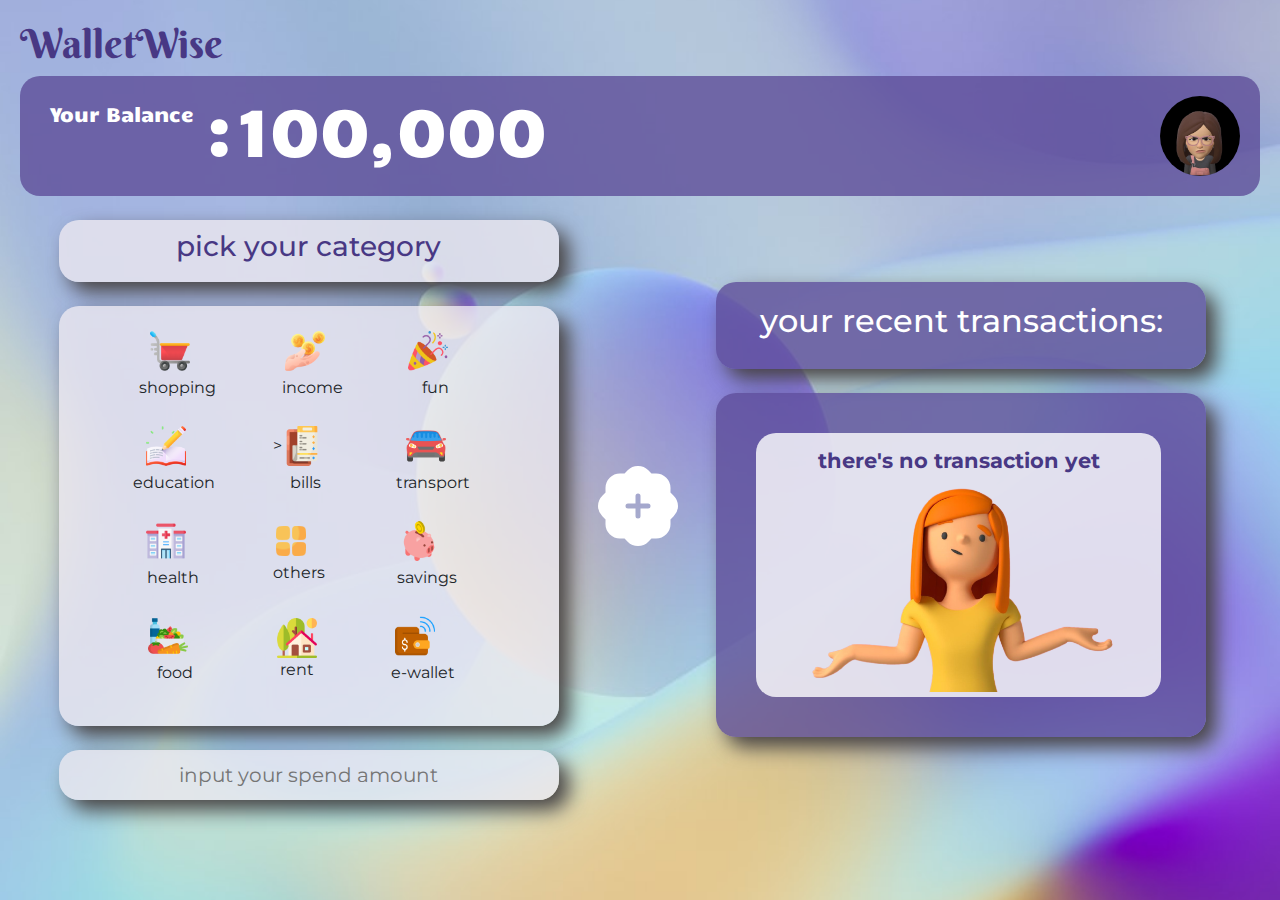
==== home.html @ 3d121e00 "add new category and feature is working normal" ====
<!DOCTYPE html>
<html lang="en">
<head>
    <meta charset="UTF-8">
    <meta http-equiv="X-UA-Compatible" content="IE=edge">
    <meta name="viewport" content="width=device-width, initial-scale=1.0">
    <link rel="stylesheet" href="https://cdn.jsdelivr.net/npm/bootstrap@4.0.0/dist/css/bootstrap.min.css" integrity="sha384-Gn5384xqQ1aoWXA+058RXPxPg6fy4IWvTNh0E263XmFcJlSAwiGgFAW/dAiS6JXm" crossorigin="anonymous">
    <link rel="stylesheet" href="style-home.css">
    <title>WalletWise</title>
</head>
<body style="background-color: rgba(186,180,214,255);">


    <div class="header">
        <h1>WalletWise</h1>
    </div>
    

    <div class = "balance-box balance-container" >
        <div class = "balance-text balance-container">
            
            <p style="padding:10px;padding-bottom: 40px;">Your Balance </p>
            <p style="font-size:50pt">     :  </p>
            <p id = "current-balance" style="font-size:50pt;" >100,000</p>

        </div>


        <div class = "balance-container">

            <div class="user-profile">

                <div>
                    <img src="/assets/bibi.png" alt="" style="width:80px;height:80px;border-radius: 50%;">                    
                </div>

                <div class="dropdown-content centered">
                    <a href="#">Profile</a>
                    <br>
                    <a href="#" style="font-size:85%">Sign Out</a> 
                </div>

            </div>

        </div>
  
    </div>

    <br>

    <div id = "content" class = "centered">

        <div id ="add-spend">
                
                <div class = "category-box-title">
                    <h3>pick your category</h3>
                </div>

                <br>

                <div id="category-box" class="category-box">
                        <div id="iconBox" class = "centered">

                            <div  class="category-icon" onclick = changeColor(0)  >
                                <div class = "centered " style = "margin-bottom:5px">
                                  

                                    <img src="/assets/shopping.png" style="width:40px" alt="">
                                </div>
                                
                                <p style="text-align:center">shopping</p>
                            </div>


                            <div   class = "category-icon" onclick = changeColor(1) >
                                <div class = "centered " style = "margin-bottom:5px">
                                    
                                    <img src="/assets/money.png" style="width:40px" alt="">
                                </div>
                                
                                <p style="text-align:center">income</p>
                            </div>

                            <div  class = "category-icon">

                                <div class = "centered " style = "margin-bottom:5px" onclick = changeColor(2)>
                                   

                                    <img src="/assets/party.png" style="width:40px" alt="">
                                </div>
                                

                                <p style="text-align:center">fun</p>
                            </div>

                        
                        </div>

                        <div id="second-row" class="centered">
                            
                            <div  class="category-icon" onclick = changeColor(3)  >
                                <div class = "centered " style = "margin-bottom:5px">
                                    
                                      <img src="/assets/education.png" style="width:40px" alt="">
                                </div>
                                
                                <p style="text-align:center">education</p>
                            </div>


                            <div   class = "category-icon" onclick = changeColor(4) >
                                <div class = "centered " style = "margin-bottom:5px">
                                    
                                    >
                                      <img src="/assets/bills.png" style="width:40px" alt="">

                                </div>
                                
                                <p style="text-align:center">bills</p>
                            </div>

                            <div  class = "category-icon">

                                <div class = "centered " style = "margin-bottom:5px" onclick = changeColor(5)>
                                   

                                      <img src="/assets/car.png" style="width:40px" alt="">
                                </div>
                                

                                <p style="text-align:center">transport</p>
                            </div>

                        </div>

                        <div id="third-row" class="centered">
                            <div  class="category-icon" onclick = changeColor(6)  >
                                <div class = "centered " style = "margin-bottom:5px" onclick = changeColor(5)>
                                    

                                      <img src="/assets/health.png" style="width:40px" alt="">
                                </div>
                                

                                <p style="text-align:center">health</p>
                            </div>


                            <div   class = "category-icon" onclick = changeColor(7) >
                                <div class = "centered " style = "margin-bottom:5px">
                                    
                                    <img src="/assets/other.png" style="width:30px" alt="">
                                </div>
                                
                                <p style="text-align:center">others</p>
                            </div>

                            <div  class = "category-icon">

                                <div class = "centered " style = "margin-bottom:5px" onclick = changeColor(8)>
                                    
                                      <img src="/assets/savings.png" style="width:40px" alt="">
                                </div>
                                

                                <p style="text-align:center">savings</p>
                            </div>

                        </div>

                        <div id="third-row" class="centered">
                            <div  class="category-icon" onclick = changeColor(9)  >
                                <div class = "centered " style = "margin-bottom:5px" onclick = changeColor(5)>
                                    <img src="/assets/food1.png" style = "height:40px" alt="">
                                </div>
                                

                                <p style="text-align:center">food</p>
                            </div>


                            <div   class = "category-icon" onclick = changeColor(10) >
                               
                                <img src="/assets/house.png" style="width:40px" alt="">
                                
                                <p style="text-align:center">rent</p>
                            </div>

                            <div  class = "category-icon">

                                <div class = "centered " style = "margin-bottom:5px" onclick = changeColor(11)>
                                   
                                      <img src="/assets/wallet.png" style="width:40px" alt="">
                                </div>
                                

                                <p style="text-align:center">e-wallet</p>
                            </div>

                        </div>
                </div>

               
                <br>

                <div id = "addSpend" class = "addSpend-box">
                
                    
                    <form action="" method="get" >

                        
                    <input type="" name="name" id="inputAmount" placeholder ="input your spend amount" class = "textbox" required >

                    
                    </form>

                    <script>
                        let form = document.getElementById('inputAmount');

                        form.addEventListener("input",() =>{
                            
                            let num = parseFloat(form.value.replace(/Rp|\.|,|\s/g, ""));
                    
                            let formattedNum = new Intl.NumberFormat().format(num);
                            
                            form.value = formattedNum;

                        });

                </script>
                </div>


        </div>

        <div id = "addButton" class = "add-new-transaction-btn" onclick = addNewTransaction()>
            <svg xmlns="http://www.w3.org/2000/svg" width="80" height="80" fill="white"  class="bi bi-patch-plus-fill add-btn" viewBox="0 0 16 16">
                <path d="M10.067.87a2.89 2.89 0 0 0-4.134 0l-.622.638-.89-.011a2.89 2.89 0 0 0-2.924 2.924l.01.89-.636.622a2.89 2.89 0 0 0 0 4.134l.637.622-.011.89a2.89 2.89 0 0 0 2.924 2.924l.89-.01.622.636a2.89 2.89 0 0 0 4.134 0l.622-.637.89.011a2.89 2.89 0 0 0 2.924-2.924l-.01-.89.636-.622a2.89 2.89 0 0 0 0-4.134l-.637-.622.011-.89a2.89 2.89 0 0 0-2.924-2.924l-.89.01-.622-.636zM8.5 6v1.5H10a.5.5 0 0 1 0 1H8.5V10a.5.5 0 0 1-1 0V8.5H6a.5.5 0 0 1 0-1h1.5V6a.5.5 0 0 1 1 0z"/>
            </svg>
        </div>

        <div id="recent-transactions">
            <div  class="recent-transactions-titlebox">
                <h2 style = "color:white; ">your recent transactions:</h2>
            </div>

            <br>

            <div id="recent-transactions-contentbox" class="recent-transactions-contentbox">

                <div id = "no-transaction-notify" class = "transaction-box ">

                    <h3 style = "padding-top: 10px;font-weight: bold; font-size:16pt">there's no transaction yet</h3>
                    <img src="/assets/person3dcropped.png" style="width:400px;height: auto; padding-left:30px; padding-right:30px" alt="">
                    

                </div>
                
            </div>
        </div>
        
    </div>


    
<script src="/javascript/DOM.js"></script>
<script src="https://code.jquery.com/jquery-3.2.1.slim.min.js" integrity="sha384-KJ3o2DKtIkvYIK3UENzmM7KCkRr/rE9/Qpg6aAZGJwFDMVNA/GpGFF93hXpG5KkN" crossorigin="anonymous"></script>
<script src="https://cdn.jsdelivr.net/npm/popper.js@1.12.9/dist/umd/popper.min.js" integrity="sha384-ApNbgh9B+Y1QKtv3Rn7W3mgPxhU9K/ScQsAP7hUibX39j7fakFPskvXusvfa0b4Q" crossorigin="anonymous"></script>
<script src="https://cdn.jsdelivr.net/npm/bootstrap@4.0.0/dist/js/bootstrap.min.js" integrity="sha384-JZR6Spejh4U02d8jOt6vLEHfe/JQGiRRSQQxSfFWpi1MquVdAyjUar5+76PVCmYl" crossorigin="anonymous"></script>
</body>
</html>
---- style-home.css ----
@import url('https://fonts.googleapis.com/css2?family=Berkshire+Swash&display=swap');
@import url('https://fonts.googleapis.com/css2?family=Montserrat:wght@500&display=swap');
@import url('https://fonts.googleapis.com/css2?family=Candal&display=swap');

body{
    margin: 20px;
    user-select: none;
    background-image: url("/assets/bg5.png");
    background-attachment: fixed;
    background-size: cover;
    background-position: center;
}

.header{
    font-family: 'Berkshire Swash', cursive;
    color: #483884;
   
    font-size:3rem;
}
 
.balance-box{
background-color: rgb(94, 78, 153,.8);
height:120px;
border-radius: 20px;
padding:20px;

}


.balance-text{
    font-family: 'Candal', sans-serif;
    color: white;
    font-size: 15pt;
    
}

.balance-container{
    display:flex;
    align-items:center;
    justify-content: space-between;

}




.add-btn{
    color: red;
    
}

.add-btn:hover{
    transform: scale(1.1);
    transition: transform 500ms ease-in-out;

}


.textbox{
    border-radius: 20px;
    border: none;
    height: 50px;
    width: 500px;
    font-family: 'Montserrat', sans-serif;
    font-size: 15pt;
    text-align: center;
    box-shadow: 10px 10px 20px rgb(71, 67, 67);
    background-color: rgba(235, 231, 239, 0.8);
}

.centered{
    display:flex;
    align-items:center;
    justify-content: space-evenly;
    padding-right:15px;
}



.category-box{
    background-color:rgba(235, 231, 239, 0.8);
    width:500px;
    height:auto;
    padding:20px;
   
    border-radius: 20px;
    font-family: 'Montserrat', sans-serif;
    box-shadow: 10px 10px 20px rgb(71, 67, 67);

    

}

.category-box-title{
    font-family: 'Montserrat', sans-serif;
    font-weight:bolder;
    background-color:rgba(235, 231, 239, 0.8);
    box-shadow: 10px 10px 20px rgb(71, 67, 67);
    width:500px;
    height:auto;
    padding: 10px;
    border-radius:20px;
    text-align: center;
    color:#483884;
    font-size: 15pt;
    
}



.recent-transactions-titlebox{
    font-family: 'Montserrat', sans-serif;
    background-color: rgb(94, 78, 153,.8);
    box-shadow: 10px 10px 20px rgb(71, 67, 67);
    width:auto;
    height:auto;
    padding: 20px;
    border-radius:20px;
    text-align: center;
    color:#483884;
    font-size: 15pt;
}

.recent-transactions-contentbox{
    font-family: 'Montserrat', sans-serif;
    padding:20px;
    background-color: rgb(94, 78, 153,.8);
    box-shadow: 10px 10px 20px rgb(71, 67, 67);
    width: 100%;
    border-radius: 20px;
}


.transaction-box{
    background-color:rgb(255, 255, 255,.8);
    width:90%;
    margin: 20px;
    border-radius: 20px;
    padding: 5px;
    text-align: center;
    color: #483884;
}

.category-icon{
    
    border-radius: 10px;
    padding: 5px;
    user-select: none;
}

.category-icon:hover{
    
    border: 2px solid #7062a0;
    transition: border 200ms ease-in-out;
  
    
}

.icons{
    user-select: none;
}

.dropdown-content{
   display: none; 
   background-color:white;
   width:90px;
   height:100px;
   padding: 10px;
   margin: 5px;
   position:absolute;
   border-radius: 20px;
   font-family: 'Montserrat', sans-serif;

   
}

.dropdown-content a{
    color:#483884;
}
.user-profile{
    position:relative;
}

.user-profile:hover{
    transform: scale(1.1);
    transition: transform 500ms ease-in-out;
}
.user-profile:hover .dropdown-content{
    transform: scale(1.1);
    transition: transform 500ms ease-in-out;
    display:block;
}
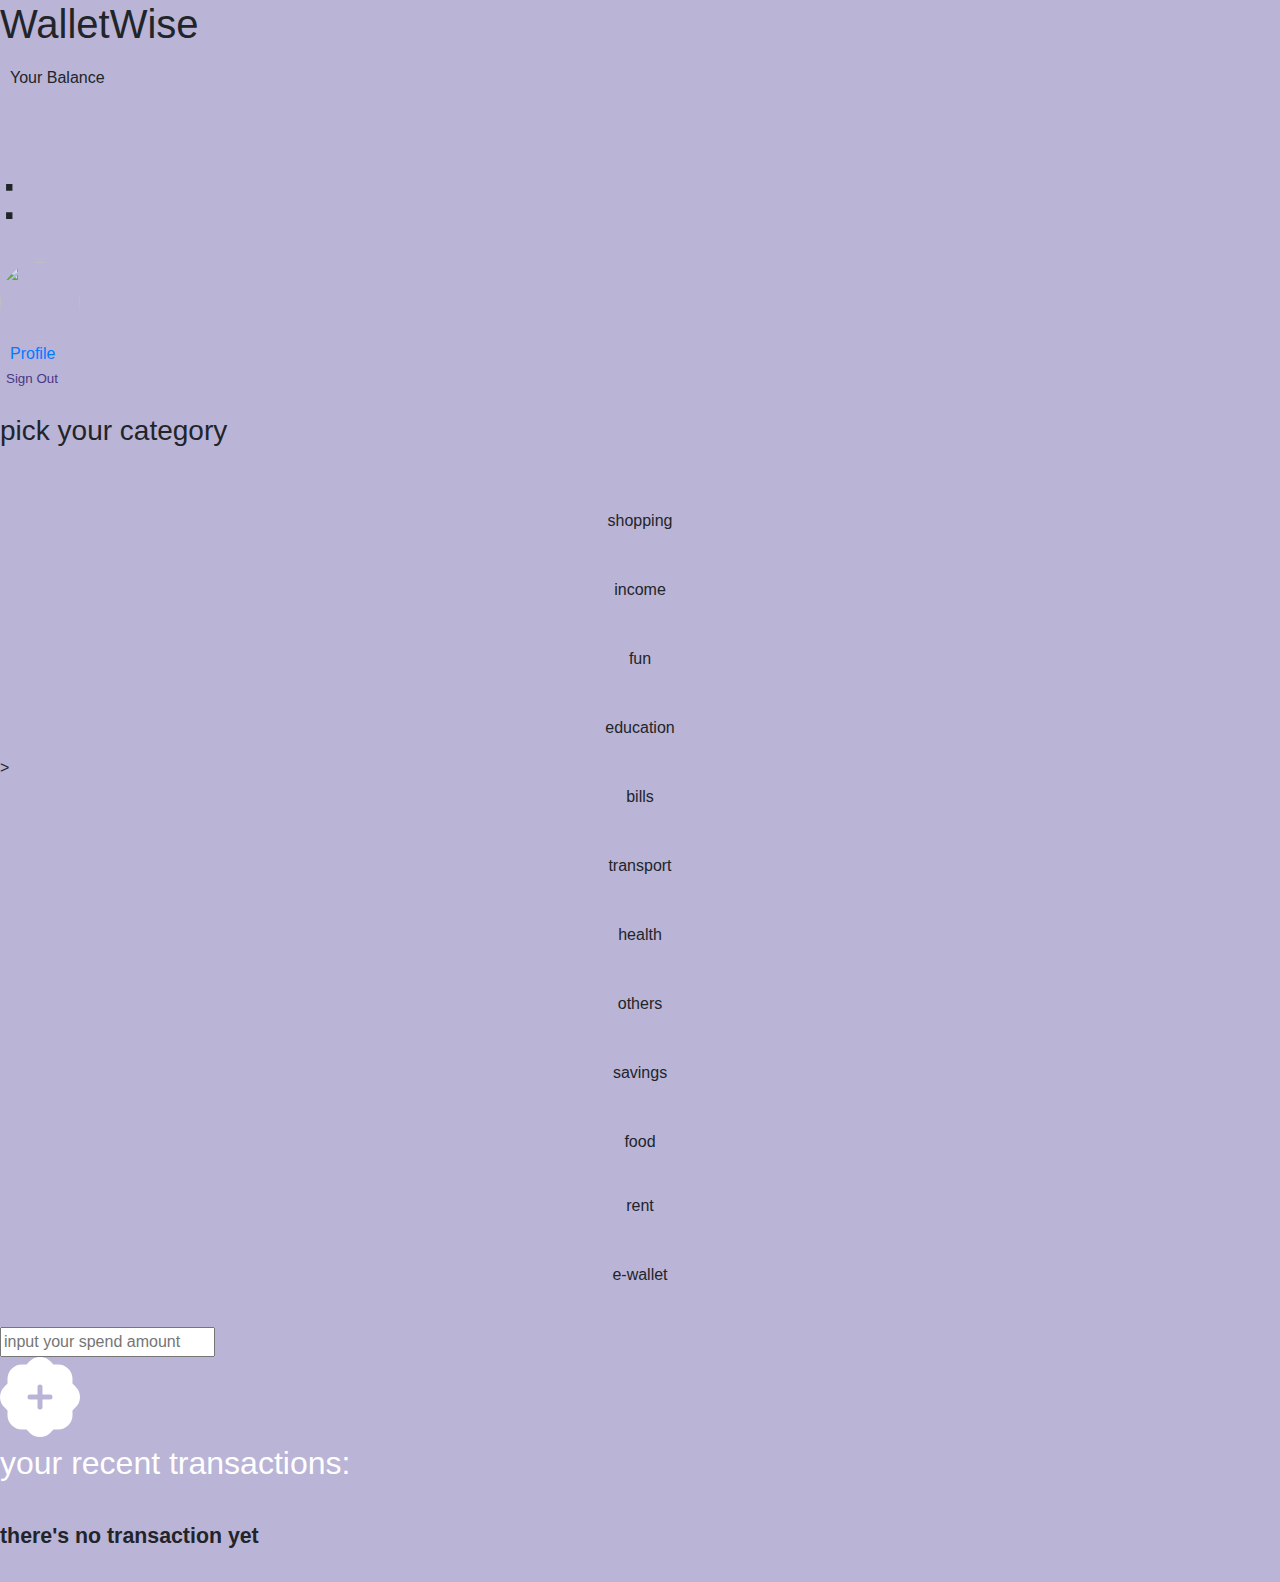
==== commit 683f659b: "most backend processing now handled by ajax" ====
--- a/home.html
+++ b/home.html
@@ -1,271 +1,343 @@
+
 <!DOCTYPE html>
 <html lang="en">
+
 <head>
     <meta charset="UTF-8">
     <meta http-equiv="X-UA-Compatible" content="IE=edge">
     <meta name="viewport" content="width=device-width, initial-scale=1.0">
-    <link rel="stylesheet" href="https://cdn.jsdelivr.net/npm/bootstrap@4.0.0/dist/css/bootstrap.min.css" integrity="sha384-Gn5384xqQ1aoWXA+058RXPxPg6fy4IWvTNh0E263XmFcJlSAwiGgFAW/dAiS6JXm" crossorigin="anonymous">
-    <link rel="stylesheet" href="style-home.css">
+
+    <script src="https://code.jquery.com/jquery-3.6.2.js" integrity="sha256-pkn2CUZmheSeyssYw3vMp1+xyub4m+e+QK4sQskvuo4=" crossorigin="anonymous">
+
+    </script>
+    <link rel="stylesheet" href="https://cdn.jsdelivr.net/npm/bootstrap@4.0.0/dist/css/bootstrap.min.css"
+        integrity="sha384-Gn5384xqQ1aoWXA+058RXPxPg6fy4IWvTNh0E263XmFcJlSAwiGgFAW/dAiS6JXm" crossorigin="anonymous">
+    <link rel="stylesheet" href="/project/uas/style-home.css">
     <title>WalletWise</title>
 </head>
+
 <body style="background-color: rgba(186,180,214,255);">
 
 
     <div class="header">
         <h1>WalletWise</h1>
+
     </div>
+
     
 
-    <div class = "balance-box balance-container" >
-        <div class = "balance-text balance-container">
-            
+    <div class="balance-box balance-container">
+        <div class="balance-text balance-container">
+
             <p style="padding:10px;padding-bottom: 40px;">Your Balance </p>
-            <p style="font-size:50pt">     :  </p>
-            <p id = "current-balance" style="font-size:50pt;" >100,000</p>
-
-        </div>
-
-
-        <div class = "balance-container">
+            <p style="font-size:50pt"> : </p>
+
+            <p id="current-balance" style="font-size:50pt;">
+
+            </p>
+
+        </div>
+
+
+        <div class="balance-container">
 
             <div class="user-profile">
 
                 <div>
-                    <img src="/assets/bibi.png" alt="" style="width:80px;height:80px;border-radius: 50%;">                    
+                    <img src="/project/uas/assets/bibi.png" alt="" style="width:80px;height:80px;border-radius: 50%;">
                 </div>
 
                 <div class="dropdown-content centered">
-                    <a href="#">Profile</a>
+                    <a href="#" style = "padding-left:10px">Profile</a>
                     <br>
-                    <a href="#" style="font-size:85%">Sign Out</a> 
-                </div>
-
-            </div>
-
-        </div>
-  
+                    
+                    <form action="signout.php" method="get">
+
+                        <input type="submit" value ="Sign Out" style="background-color:inherit; border:none; color:#483884;text-decoration:line;font-size:smaller">
+
+                    </form>
+                </div>
+
+            </div>
+
+        </div>
+
     </div>
 
     <br>
 
-    <div id = "content" class = "centered">
-
-        <div id ="add-spend">
+    <div id="content" class="centered">
+
+        <div id="add-spend">
+
+            <div class="category-box-title">
+                <h3>pick your category</h3>
+            </div>
+
+            <br>
+
+            <div id="category-box" class="category-box">
+                <div id="iconBox" class="centered">
+
+                    <div class="category-icon" onclick=changeColor(0)>
+                        <div class="centered " style="margin-bottom:5px">
+
+
+                            <img src="/project/uas/assets/shopping.png" style="width:40px" alt="">
+                        </div>
+
+                        <p style="text-align:center">shopping</p>
+                    </div>
+
+
+                    <div class="category-icon" onclick=changeColor(1)>
+                        <div class="centered " style="margin-bottom:5px">
+
+                            <img src="/project/uas//assets/money.png" style="width:40px" alt="">
+                        </div>
+
+                        <p style="text-align:center">income</p>
+                    </div>
+
+                    <div class="category-icon">
+
+                        <div class="centered " style="margin-bottom:5px" onclick=changeColor(2)>
+
+
+                            <img src="/project/uas//assets/party.png" style="width:40px" alt="">
+                        </div>
+
+
+                        <p style="text-align:center">fun</p>
+                    </div>
+
+
+                </div>
+
+                <div id="second-row" class="centered">
+
+                    <div class="category-icon" onclick=changeColor(3)>
+                        <div class="centered " style="margin-bottom:5px">
+
+                            <img src="/project/uas//assets/education.png" style="width:40px" alt="">
+                        </div>
+
+                        <p style="text-align:center">education</p>
+                    </div>
+
+
+                    <div class="category-icon" onclick=changeColor(4)>
+                        <div class="centered " style="margin-bottom:5px">
+
+                            >
+                            <img src="/project/uas//assets/bills.png" style="width:40px" alt="">
+
+                        </div>
+
+                        <p style="text-align:center">bills</p>
+                    </div>
+
+                    <div class="category-icon">
+
+                        <div class="centered " style="margin-bottom:5px" onclick=changeColor(5)>
+
+
+                            <img src="/project/uas//assets/car.png" style="width:40px" alt="">
+                        </div>
+
+
+                        <p style="text-align:center">transport</p>
+                    </div>
+
+                </div>
+
+                <div id="third-row" class="centered">
+                    <div class="category-icon" onclick=changeColor(6)>
+                        <div class="centered " style="margin-bottom:5px" onclick=changeColor(5)>
+
+
+                            <img src="/project/uas//assets/health.png" style="width:40px" alt="">
+                        </div>
+
+
+                        <p style="text-align:center">health</p>
+                    </div>
+
+
+                    <div class="category-icon" onclick=changeColor(7)>
+                        <div class="centered " style="margin-bottom:5px">
+
+                            <img src="/project/uas//assets/other.png" style="width:30px" alt="">
+                        </div>
+
+                        <p style="text-align:center">others</p>
+                    </div>
+
+                    <div class="category-icon">
+
+                        <div class="centered " style="margin-bottom:5px" onclick=changeColor(8)>
+
+                            <img src="/project/uas//assets/savings.png" style="width:40px" alt="">
+                        </div>
+
+
+                        <p style="text-align:center">savings</p>
+                    </div>
+
+                </div>
+
+                <div id="third-row" class="centered">
+                    <div class="category-icon" onclick=changeColor(9)>
+                        <div class="centered " style="margin-bottom:5px" onclick=changeColor(5)>
+                            <img src="/project/uas//assets/food1.png" style="height:40px" alt="">
+                        </div>
+
+
+                        <p style="text-align:center">food</p>
+                    </div>
+
+
+                    <div class="category-icon" onclick=changeColor(10)>
+
+                        <img src="/project/uas//assets/house.png" style="width:40px" alt="">
+
+                        <p style="text-align:center">rent</p>
+                    </div>
+
+                    <div class="category-icon">
+
+                        <div class="centered " style="margin-bottom:5px" onclick=changeColor(11)>
+
+                            <img src="/project/uas//assets/wallet.png" style="width:40px" alt="">
+                        </div>
+
+
+                        <p style="text-align:center">e-wallet</p>
+                    </div>
+
+                </div>
+            </div>
+
+
+            <br>
+
+            <div id="addSpend" class="addSpend-box">
+
+
+                <form action="" method="get">
+
+
+
+
+                    <input type="text" name="input-amount" id="inputAmount" placeholder="input your spend amount" class="textbox"
+                        required>
+
+
                 
-                <div class = "category-box-title">
-                    <h3>pick your category</h3>
-                </div>
-
-                <br>
-
-                <div id="category-box" class="category-box">
-                        <div id="iconBox" class = "centered">
-
-                            <div  class="category-icon" onclick = changeColor(0)  >
-                                <div class = "centered " style = "margin-bottom:5px">
-                                  
-
-                                    <img src="/assets/shopping.png" style="width:40px" alt="">
-                                </div>
-                                
-                                <p style="text-align:center">shopping</p>
-                            </div>
-
-
-                            <div   class = "category-icon" onclick = changeColor(1) >
-                                <div class = "centered " style = "margin-bottom:5px">
-                                    
-                                    <img src="/assets/money.png" style="width:40px" alt="">
-                                </div>
-                                
-                                <p style="text-align:center">income</p>
-                            </div>
-
-                            <div  class = "category-icon">
-
-                                <div class = "centered " style = "margin-bottom:5px" onclick = changeColor(2)>
-                                   
-
-                                    <img src="/assets/party.png" style="width:40px" alt="">
-                                </div>
-                                
-
-                                <p style="text-align:center">fun</p>
-                            </div>
-
-                        
-                        </div>
-
-                        <div id="second-row" class="centered">
-                            
-                            <div  class="category-icon" onclick = changeColor(3)  >
-                                <div class = "centered " style = "margin-bottom:5px">
-                                    
-                                      <img src="/assets/education.png" style="width:40px" alt="">
-                                </div>
-                                
-                                <p style="text-align:center">education</p>
-                            </div>
-
-
-                            <div   class = "category-icon" onclick = changeColor(4) >
-                                <div class = "centered " style = "margin-bottom:5px">
-                                    
-                                    >
-                                      <img src="/assets/bills.png" style="width:40px" alt="">
-
-                                </div>
-                                
-                                <p style="text-align:center">bills</p>
-                            </div>
-
-                            <div  class = "category-icon">
-
-                                <div class = "centered " style = "margin-bottom:5px" onclick = changeColor(5)>
-                                   
-
-                                      <img src="/assets/car.png" style="width:40px" alt="">
-                                </div>
-                                
-
-                                <p style="text-align:center">transport</p>
-                            </div>
-
-                        </div>
-
-                        <div id="third-row" class="centered">
-                            <div  class="category-icon" onclick = changeColor(6)  >
-                                <div class = "centered " style = "margin-bottom:5px" onclick = changeColor(5)>
-                                    
-
-                                      <img src="/assets/health.png" style="width:40px" alt="">
-                                </div>
-                                
-
-                                <p style="text-align:center">health</p>
-                            </div>
-
-
-                            <div   class = "category-icon" onclick = changeColor(7) >
-                                <div class = "centered " style = "margin-bottom:5px">
-                                    
-                                    <img src="/assets/other.png" style="width:30px" alt="">
-                                </div>
-                                
-                                <p style="text-align:center">others</p>
-                            </div>
-
-                            <div  class = "category-icon">
-
-                                <div class = "centered " style = "margin-bottom:5px" onclick = changeColor(8)>
-                                    
-                                      <img src="/assets/savings.png" style="width:40px" alt="">
-                                </div>
-                                
-
-                                <p style="text-align:center">savings</p>
-                            </div>
-
-                        </div>
-
-                        <div id="third-row" class="centered">
-                            <div  class="category-icon" onclick = changeColor(9)  >
-                                <div class = "centered " style = "margin-bottom:5px" onclick = changeColor(5)>
-                                    <img src="/assets/food1.png" style = "height:40px" alt="">
-                                </div>
-                                
-
-                                <p style="text-align:center">food</p>
-                            </div>
-
-
-                            <div   class = "category-icon" onclick = changeColor(10) >
-                               
-                                <img src="/assets/house.png" style="width:40px" alt="">
-                                
-                                <p style="text-align:center">rent</p>
-                            </div>
-
-                            <div  class = "category-icon">
-
-                                <div class = "centered " style = "margin-bottom:5px" onclick = changeColor(11)>
-                                   
-                                      <img src="/assets/wallet.png" style="width:40px" alt="">
-                                </div>
-                                
-
-                                <p style="text-align:center">e-wallet</p>
-                            </div>
-
-                        </div>
-                </div>
-
-               
-                <br>
-
-                <div id = "addSpend" class = "addSpend-box">
-                
-                    
-                    <form action="" method="get" >
-
-                        
-                    <input type="" name="name" id="inputAmount" placeholder ="input your spend amount" class = "textbox" required >
-
-                    
-                    </form>
-
-                    <script>
-                        let form = document.getElementById('inputAmount');
-
-                        form.addEventListener("input",() =>{
-                            
-                            let num = parseFloat(form.value.replace(/Rp|\.|,|\s/g, ""));
-                    
-                            let formattedNum = new Intl.NumberFormat().format(num);
-                            
-                            form.value = formattedNum;
-
-                        });
-
+
+                <script>
+                let form = document.getElementById('inputAmount');
+
+                form.addEventListener("input", () => {
+
+                    if (form.value.length == 0) {
+                        form.value = 0;
+                    }
+
+                    let num = parseFloat(form.value.replace(/Rp|\.|,|\s/g, ""));
+
+                    if (isNaN == true) {
+                        form.value = 0;
+                    }
+
+                    let formattedNum = new Intl.NumberFormat().format(num);
+
+                    form.value = formattedNum;
+
+
+
+                });
                 </script>
-                </div>
-
-
-        </div>
+            </div>
+
+
+        </div>
+        
+        <!-- onclick=addNewTransaction() -->
+        <!-- <button type = "" id="addButton" class="add-new-transaction-btn" name = "addButton" style = "background-color: rgba(0,0,0,0); text-decoration:none;border:none"onclick=addNewTransaction() >
+
+            <svg xmlns="http://www.w3.org/2000/svg" width="80" height="80" fill="white"
+                class="bi bi-patch-plus-fill add-btn" viewBox="0 0 16 16">
+                <path
+                    d="M10.067.87a2.89 2.89 0 0 0-4.134 0l-.622.638-.89-.011a2.89 2.89 0 0 0-2.924 2.924l.01.89-.636.622a2.89 2.89 0 0 0 0 4.134l.637.622-.011.89a2.89 2.89 0 0 0 2.924 2.924l.89-.01.622.636a2.89 2.89 0 0 0 4.134 0l.622-.637.89.011a2.89 2.89 0 0 0 2.924-2.924l-.01-.89.636-.622a2.89 2.89 0 0 0 0-4.134l-.637-.622.011-.89a2.89 2.89 0 0 0-2.924-2.924l-.89.01-.622-.636zM8.5 6v1.5H10a.5.5 0 0 1 0 1H8.5V10a.5.5 0 0 1-1 0V8.5H6a.5.5 0 0 1 0-1h1.5V6a.5.5 0 0 1 1 0z" />
+            </svg>
+
+        </button> -->
 
         <div id = "addButton" class = "add-new-transaction-btn" onclick = addNewTransaction()>
             <svg xmlns="http://www.w3.org/2000/svg" width="80" height="80" fill="white"  class="bi bi-patch-plus-fill add-btn" viewBox="0 0 16 16">
                 <path d="M10.067.87a2.89 2.89 0 0 0-4.134 0l-.622.638-.89-.011a2.89 2.89 0 0 0-2.924 2.924l.01.89-.636.622a2.89 2.89 0 0 0 0 4.134l.637.622-.011.89a2.89 2.89 0 0 0 2.924 2.924l.89-.01.622.636a2.89 2.89 0 0 0 4.134 0l.622-.637.89.011a2.89 2.89 0 0 0 2.924-2.924l-.01-.89.636-.622a2.89 2.89 0 0 0 0-4.134l-.637-.622.011-.89a2.89 2.89 0 0 0-2.924-2.924l-.89.01-.622-.636zM8.5 6v1.5H10a.5.5 0 0 1 0 1H8.5V10a.5.5 0 0 1-1 0V8.5H6a.5.5 0 0 1 0-1h1.5V6a.5.5 0 0 1 1 0z"/>
             </svg>
         </div>
+        
+        
+
+        </form>
+
+        <!-- <script>
+  // Execute some PHP code using jQuery's $.ajax method
+                $.ajax({
+                    url: 'example.php',
+                    type: 'POST',
+                    data: {
+                    message: 'Hello, World!'
+                    },
+                    success: function(response) {
+                    // Run a JavaScript function
+                    function sayHello() {
+                        alert(response);
+                    }
+                    sayHello();
+                    }
+                });
+
+        </script> -->
 
         <div id="recent-transactions">
-            <div  class="recent-transactions-titlebox">
-                <h2 style = "color:white; ">your recent transactions:</h2>
+            <div class="recent-transactions-titlebox">
+                <h2 style="color:white; ">your recent transactions:</h2>
             </div>
 
             <br>
 
             <div id="recent-transactions-contentbox" class="recent-transactions-contentbox">
 
-                <div id = "no-transaction-notify" class = "transaction-box ">
-
-                    <h3 style = "padding-top: 10px;font-weight: bold; font-size:16pt">there's no transaction yet</h3>
-                    <img src="/assets/person3dcropped.png" style="width:400px;height: auto; padding-left:30px; padding-right:30px" alt="">
-                    
-
-                </div>
-                
-            </div>
-        </div>
-        
+                <div id="no-transaction-notify" class="transaction-box ">
+
+                    <h3 style="padding-top: 10px;font-weight: bold; font-size:16pt">there's no transaction yet</h3>
+                    <img src="/project/uas//assets/person3dcropped.png"
+                        style="width:400px;height: auto; padding-left:30px; padding-right:30px" alt="">
+
+
+                </div>
+
+            </div>
+        </div>
+
     </div>
 
 
-    
-<script src="/javascript/DOM.js"></script>
-<script src="https://code.jquery.com/jquery-3.2.1.slim.min.js" integrity="sha384-KJ3o2DKtIkvYIK3UENzmM7KCkRr/rE9/Qpg6aAZGJwFDMVNA/GpGFF93hXpG5KkN" crossorigin="anonymous"></script>
-<script src="https://cdn.jsdelivr.net/npm/popper.js@1.12.9/dist/umd/popper.min.js" integrity="sha384-ApNbgh9B+Y1QKtv3Rn7W3mgPxhU9K/ScQsAP7hUibX39j7fakFPskvXusvfa0b4Q" crossorigin="anonymous"></script>
-<script src="https://cdn.jsdelivr.net/npm/bootstrap@4.0.0/dist/js/bootstrap.min.js" integrity="sha384-JZR6Spejh4U02d8jOt6vLEHfe/JQGiRRSQQxSfFWpi1MquVdAyjUar5+76PVCmYl" crossorigin="anonymous"></script>
+
+    <script src="/project/uas/javascript/DOM.js"></script>
+    <!-- <script src="https://code.jquery.com/jquery-3.2.1.slim.min.js"
+        integrity="sha384-KJ3o2DKtIkvYIK3UENzmM7KCkRr/rE9/Qpg6aAZGJwFDMVNA/GpGFF93hXpG5KkN" crossorigin="anonymous">
+    </script> -->
+    <script src="https://cdn.jsdelivr.net/npm/popper.js@1.12.9/dist/umd/popper.min.js"
+        integrity="sha384-ApNbgh9B+Y1QKtv3Rn7W3mgPxhU9K/ScQsAP7hUibX39j7fakFPskvXusvfa0b4Q" crossorigin="anonymous">
+    </script>
+    <script src="https://cdn.jsdelivr.net/npm/bootstrap@4.0.0/dist/js/bootstrap.min.js"
+        integrity="sha384-JZR6Spejh4U02d8jOt6vLEHfe/JQGiRRSQQxSfFWpi1MquVdAyjUar5+76PVCmYl" crossorigin="anonymous">
+    </script>
 </body>
+
 </html>